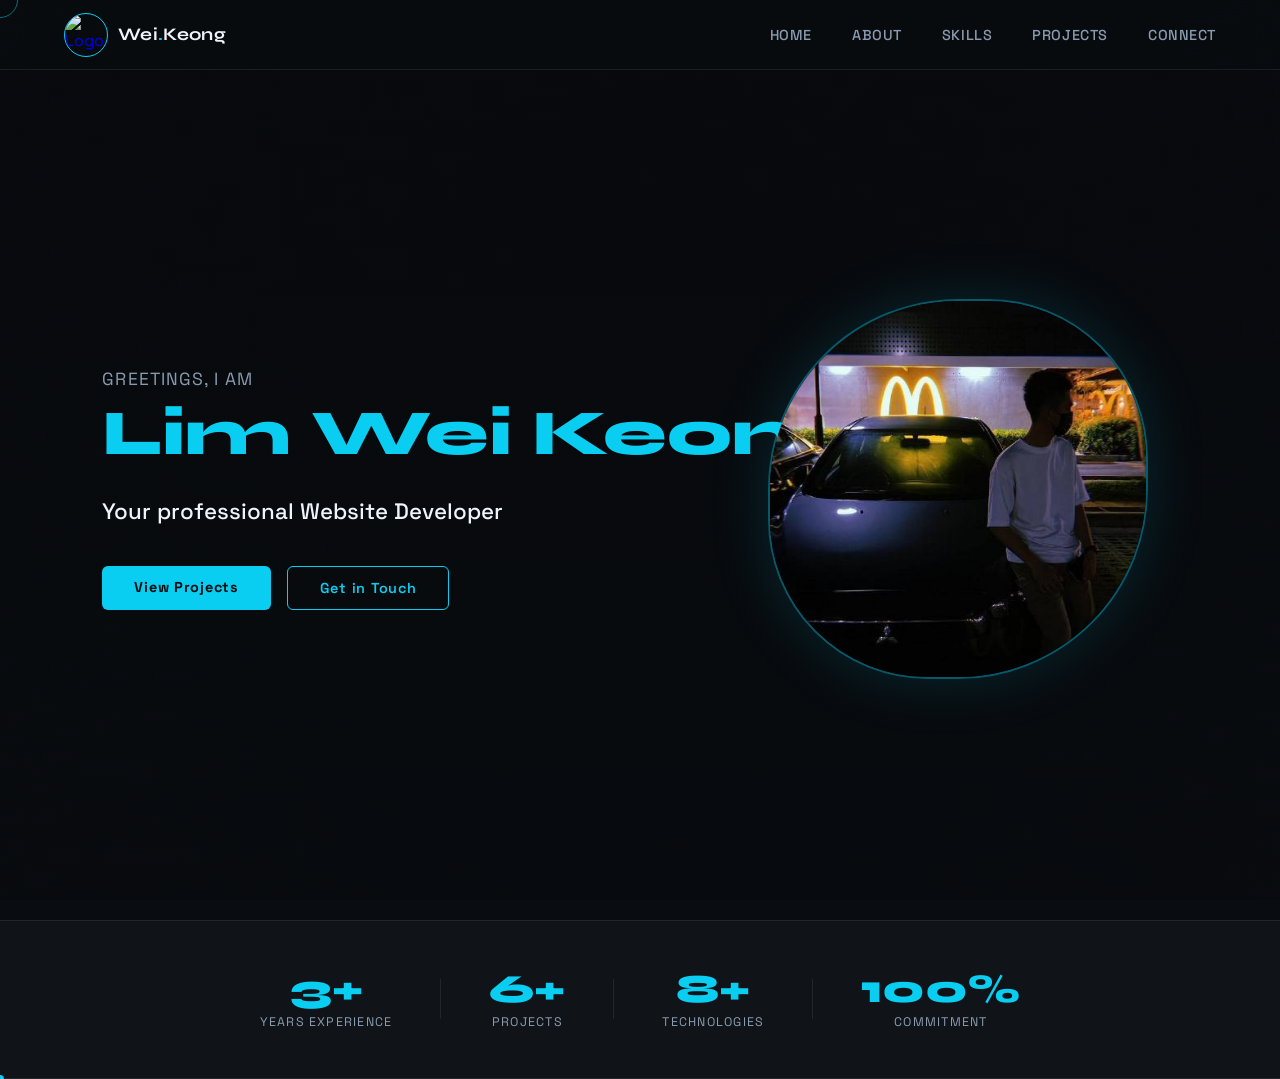
==== index.html @ 9ab606e6 "Rename home.html to index.html" ====
<!DOCTYPE html>
<html lang="en">
<head>
  <meta charset="UTF-8">
  <meta name="viewport" content="width=device-width, initial-scale=1.0">
  <title>Wei Keong | Home</title>
  <link rel="preconnect" href="https://fonts.googleapis.com">
  <link href="https://fonts.googleapis.com/css2?family=Space+Grotesk:wght@300;400;500;600;700&family=Syne:wght@400;600;700;800&display=swap" rel="stylesheet">
  <link rel="stylesheet" href="shared.css">
  <link rel="stylesheet" href="home.css">
</head>
<body>
  <div class="page-bg"></div>

  <!-- NAVBAR -->
  <nav class="navbar">
    <a href="home.html" class="navbar-logo">
      <img src="images/logo.png" alt="Logo">
      <span class="logo-text">Wei<span>.</span>Keong</span>
    </a>
    <button class="hamburger" aria-label="Menu">
      <span></span><span></span><span></span>
    </button>
    <ul class="nav-links">
      <li><a href="home.html">Home</a></li>
      <li><a href="about.html">About</a></li>
      <li><a href="skill.html">Skills</a></li>
      <li><a href="project.html">Projects</a></li>
      <li><a href="connect.html">Connect</a></li>
    </ul>
  </nav>

  <!-- HERO -->
  <main class="page-content">
    <section class="hero">
      <div class="hero-text">
        <p class="hero-greeting">Greetings, I am</p>
        <h1 class="hero-name" id="typed-name"></h1>
        <p class="hero-subtitle slide-in">Your professional Website Developer</p>
        <div class="hero-cta">
          <a href="project.html" class="btn-primary">View Projects</a>
          <a href="connect.html" class="btn-outline">Get in Touch</a>
        </div>
      </div>
      <div class="hero-image-wrap">
        <div class="hero-image-bg"></div>
        <img src="images/pfp.jfif" alt="Lim Wei Keong" class="hero-image">
      </div>
    </section>

    <!-- STATS BAR -->
    <div class="stats-bar">
      <div class="stat-item">
        <span class="stat-num">3+</span>
        <span class="stat-label">Years Experience</span>
      </div>
      <div class="stat-divider"></div>
      <div class="stat-item">
        <span class="stat-num">6+</span>
        <span class="stat-label">Projects</span>
      </div>
      <div class="stat-divider"></div>
      <div class="stat-item">
        <span class="stat-num">8+</span>
        <span class="stat-label">Technologies</span>
      </div>
      <div class="stat-divider"></div>
      <div class="stat-item">
        <span class="stat-num">100%</span>
        <span class="stat-label">Commitment</span>
      </div>
    </div>
  </main>

  <script src="shared.js"></script>
  <script src="home.js"></script>
</body>
</html>
---- shared.css ----
/* ============================================
   SHARED PORTFOLIO STYLES
   ============================================ */

@import url('https://fonts.googleapis.com/css2?family=Space+Grotesk:wght@300;400;500;600;700&family=Syne:wght@400;600;700;800&display=swap');

:root {
  --cyan: rgb(10, 206, 241);
  --cyan-dim: rgba(10, 206, 241, 0.15);
  --cyan-glow: rgba(10, 206, 241, 0.4);
  --bg-dark: #090c10;
  --bg-card: rgba(255,255,255,0.04);
  --bg-card-hover: rgba(255,255,255,0.07);
  --text-white: #f0f4f8;
  --text-muted: #8a9bb0;
  --border: rgba(255,255,255,0.08);
  --red-accent: rgb(141, 27, 27);
  --nav-height: 70px;
  --transition: 0.3s cubic-bezier(0.4, 0, 0.2, 1);
}

*, *::before, *::after {
  margin: 0;
  padding: 0;
  box-sizing: border-box;
}

html {
  scroll-behavior: smooth;
}

body {
  font-family: 'Space Grotesk', sans-serif;
  background: var(--bg-dark);
  color: var(--text-white);
  cursor: none;
  overflow-x: hidden;
  min-height: 100vh;
}

/* ---- BACKGROUND ---- */
.page-bg {
  position: fixed;
  inset: 0;
  background-image:
    linear-gradient(rgba(9,12,16,0.82), rgba(9,12,16,0.88)),
    url(images/background2.jpg);
  background-size: cover;
  background-position: center;
  z-index: -1;
}

/* ---- CUSTOM CURSOR ---- */
.cursor-dot {
  position: fixed;
  width: 8px;
  height: 8px;
  background: var(--cyan);
  border-radius: 50%;
  pointer-events: none;
  z-index: 9999;
  transform: translate(-50%, -50%);
  transition: transform 0.1s;
}

.cursor-ring {
  position: fixed;
  width: 36px;
  height: 36px;
  border: 1.5px solid rgba(10, 206, 241, 0.5);
  border-radius: 50%;
  pointer-events: none;
  z-index: 9998;
  transform: translate(-50%, -50%);
  transition: width 0.2s, height 0.2s, border-color 0.2s;
}

body:has(a:hover) .cursor-ring,
body:has(button:hover) .cursor-ring {
  width: 52px;
  height: 52px;
  border-color: var(--cyan);
}

/* ---- NAVBAR ---- */
.navbar {
  position: fixed;
  top: 0;
  left: 0;
  right: 0;
  z-index: 1000;
  height: var(--nav-height);
  display: flex;
  align-items: center;
  justify-content: space-between;
  padding: 0 5%;
  background: rgba(9,12,16,0.85);
  backdrop-filter: blur(16px);
  border-bottom: 1px solid var(--border);
  transition: background var(--transition);
}

.navbar-logo {
  display: flex;
  align-items: center;
  gap: 10px;
  text-decoration: none;
}

.navbar-logo img {
  width: 44px;
  height: 44px;
  border-radius: 50%;
  object-fit: cover;
  border: 1.5px solid var(--cyan);
  margin: 0;
}

.logo-text {
  font-family: 'Syne', sans-serif;
  font-weight: 700;
  font-size: 1.1rem;
  color: var(--text-white);
  letter-spacing: 0.02em;
}

.logo-text span {
  color: var(--cyan);
}

.nav-links {
  display: flex;
  list-style: none;
  gap: 2.5rem;
  align-items: center;
}

.nav-links a {
  color: var(--text-muted);
  text-decoration: none;
  font-size: 0.9rem;
  font-weight: 500;
  letter-spacing: 0.04em;
  text-transform: uppercase;
  transition: color var(--transition);
  position: relative;
}

.nav-links a::after {
  content: '';
  position: absolute;
  bottom: -4px;
  left: 0;
  width: 0;
  height: 1.5px;
  background: var(--cyan);
  transition: width var(--transition);
}

.nav-links a:hover,
.nav-links a.active {
  color: var(--cyan);
}

.nav-links a:hover::after,
.nav-links a.active::after {
  width: 100%;
}

/* Mobile hamburger */
.hamburger {
  display: none;
  flex-direction: column;
  gap: 5px;
  cursor: none;
  padding: 4px;
  background: none;
  border: none;
}

.hamburger span {
  display: block;
  width: 24px;
  height: 2px;
  background: var(--text-white);
  transition: var(--transition);
  border-radius: 2px;
}

.hamburger.open span:nth-child(1) { transform: rotate(45deg) translate(5px, 5px); }
.hamburger.open span:nth-child(2) { opacity: 0; }
.hamburger.open span:nth-child(3) { transform: rotate(-45deg) translate(5px, -5px); }

/* ---- PAGE WRAPPER ---- */
.page-content {
  padding-top: calc(var(--nav-height) + 20px);
  min-height: 100vh;
}

/* ---- SECTION HEADER ---- */
.section-label {
  font-size: 0.7rem;
  letter-spacing: 0.2em;
  text-transform: uppercase;
  color: var(--cyan);
  margin-bottom: 0.5rem;
}

.section-title {
  font-family: 'Syne', sans-serif;
  font-size: clamp(1.8rem, 4vw, 3rem);
  font-weight: 700;
  color: var(--text-white);
  line-height: 1.1;
}

.section-title span {
  color: var(--cyan);
}

/* ---- RESPONSIVE BREAKPOINTS ---- */
@media (max-width: 768px) {
  :root { --nav-height: 60px; }

  .hamburger { display: flex; }

  .nav-links {
    position: fixed;
    top: var(--nav-height);
    left: 0;
    right: 0;
    background: rgba(9,12,16,0.97);
    backdrop-filter: blur(20px);
    flex-direction: column;
    gap: 0;
    padding: 1rem 0;
    border-bottom: 1px solid var(--border);
    transform: translateY(-110%);
    transition: transform 0.3s ease;
    z-index: 999;
  }

  .nav-links.open {
    transform: translateY(0);
  }

  .nav-links li {
    width: 100%;
    text-align: center;
    padding: 0.85rem 0;
    border-bottom: 1px solid var(--border);
  }

  .nav-links a {
    font-size: 1rem;
  }
}

@media (max-width: 480px) {
  .section-label { font-size: 0.65rem; }
}
---- home.css ----
/* ============================================
   HOME PAGE STYLES
   ============================================ */

.hero {
  min-height: calc(100vh - var(--nav-height));
  display: flex;
  align-items: center;
  justify-content: space-between;
  gap: 3rem;
  padding: 4rem 8% 6rem;
  position: relative;
}

.hero-text {
  flex: 1;
  max-width: 580px;
  animation: fadeInLeft 0.9s ease forwards;
}

.hero-greeting {
  font-size: clamp(0.9rem, 1.5vw, 1.1rem);
  color: var(--text-muted);
  letter-spacing: 0.06em;
  text-transform: uppercase;
  margin-bottom: 0.6rem;
}

.hero-name {
  font-family: 'Syne', sans-serif;
  font-size: clamp(2.2rem, 5.5vw, 4rem);
  font-weight: 800;
  color: var(--cyan);
  line-height: 1.1;
  min-height: 1.2em;
  border-right: 3px solid var(--cyan);
  padding-right: 4px;
  display: inline-block;
  white-space: nowrap;
  overflow: hidden;
  margin-bottom: 1rem;
}

.hero-subtitle {
  font-size: clamp(1rem, 2vw, 1.4rem);
  color: var(--text-white);
  font-weight: 500;
  margin-bottom: 2.5rem;
  opacity: 0;
  animation: fadeInLeft 1.2s 0.4s ease forwards;
}

.hero-cta {
  display: flex;
  gap: 1rem;
  flex-wrap: wrap;
  opacity: 0;
  animation: fadeInLeft 1.2s 0.6s ease forwards;
}

.btn-primary {
  display: inline-block;
  padding: 0.75rem 2rem;
  background: var(--cyan);
  color: var(--bg-dark);
  font-weight: 700;
  font-size: 0.9rem;
  text-decoration: none;
  border-radius: 6px;
  letter-spacing: 0.05em;
  transition: transform var(--transition), box-shadow var(--transition);
}

.btn-primary:hover {
  transform: translateY(-2px);
  box-shadow: 0 8px 24px rgba(10,206,241,0.35);
}

.btn-outline {
  display: inline-block;
  padding: 0.75rem 2rem;
  border: 1.5px solid var(--cyan);
  color: var(--cyan);
  font-weight: 600;
  font-size: 0.9rem;
  text-decoration: none;
  border-radius: 6px;
  letter-spacing: 0.05em;
  transition: background var(--transition), color var(--transition);
}

.btn-outline:hover {
  background: var(--cyan-dim);
}

/* ---- HERO IMAGE ---- */
.hero-image-wrap {
  flex: 1;
  max-width: 440px;
  position: relative;
  display: flex;
  justify-content: center;
  align-items: center;
  animation: fadeInRight 1s 0.2s ease both;
}

.hero-image-bg {
  position: absolute;
  width: 90%;
  height: 90%;
  border-radius: 50%;
  background: radial-gradient(circle, var(--cyan-dim) 0%, transparent 70%);
  animation: pulse 4s ease-in-out infinite;
}

@keyframes pulse {
  0%, 100% { transform: scale(1); opacity: 0.6; }
  50% { transform: scale(1.06); opacity: 1; }
}

.hero-image {
  width: 100%;
  max-width: 380px;
  height: auto;
  aspect-ratio: 1/1;
  object-fit: cover;
  border-radius: 50% 42% 50% 42%;
  border: 2px solid var(--cyan-glow);
  box-shadow: 0 0 60px rgba(10,206,241,0.15);
  position: relative;
  z-index: 1;
  margin: 0;
}

/* ---- STATS BAR ---- */
.stats-bar {
  display: flex;
  justify-content: center;
  align-items: center;
  gap: 0;
  padding: 2rem 8%;
  background: rgba(255,255,255,0.03);
  border-top: 1px solid var(--border);
  border-bottom: 1px solid var(--border);
  flex-wrap: wrap;
  gap: 0;
}

.stat-item {
  display: flex;
  flex-direction: column;
  align-items: center;
  padding: 1rem 3rem;
  gap: 0.3rem;
}

.stat-num {
  font-family: 'Syne', sans-serif;
  font-size: clamp(1.8rem, 4vw, 2.5rem);
  font-weight: 800;
  color: var(--cyan);
  line-height: 1;
}

.stat-label {
  font-size: 0.78rem;
  color: var(--text-muted);
  text-transform: uppercase;
  letter-spacing: 0.1em;
  white-space: nowrap;
}

.stat-divider {
  width: 1px;
  height: 40px;
  background: var(--border);
}

/* ---- ANIMATIONS ---- */
@keyframes fadeInLeft {
  from { opacity: 0; transform: translateX(-40px); }
  to   { opacity: 1; transform: translateX(0); }
}
@keyframes fadeInRight {
  from { opacity: 0; transform: translateX(40px); }
  to   { opacity: 1; transform: translateX(0); }
}

/* ---- RESPONSIVE ---- */
@media (max-width: 900px) {
  .hero {
    flex-direction: column-reverse;
    padding: 2rem 6% 4rem;
    text-align: center;
    justify-content: center;
  }

  .hero-text { max-width: 100%; }
  .hero-cta { justify-content: center; }

  .hero-image-wrap {
    max-width: 260px;
    width: 260px;
  }

  .stat-divider { display: none; }
  .stat-item { padding: 0.75rem 1.5rem; }
}

@media (max-width: 480px) {
  .hero { padding: 1.5rem 5% 3rem; }
  .hero-name { font-size: 1.8rem; }
  .stats-bar { gap: 0.5rem; }
  .stat-item { padding: 0.5rem 1rem; }
}
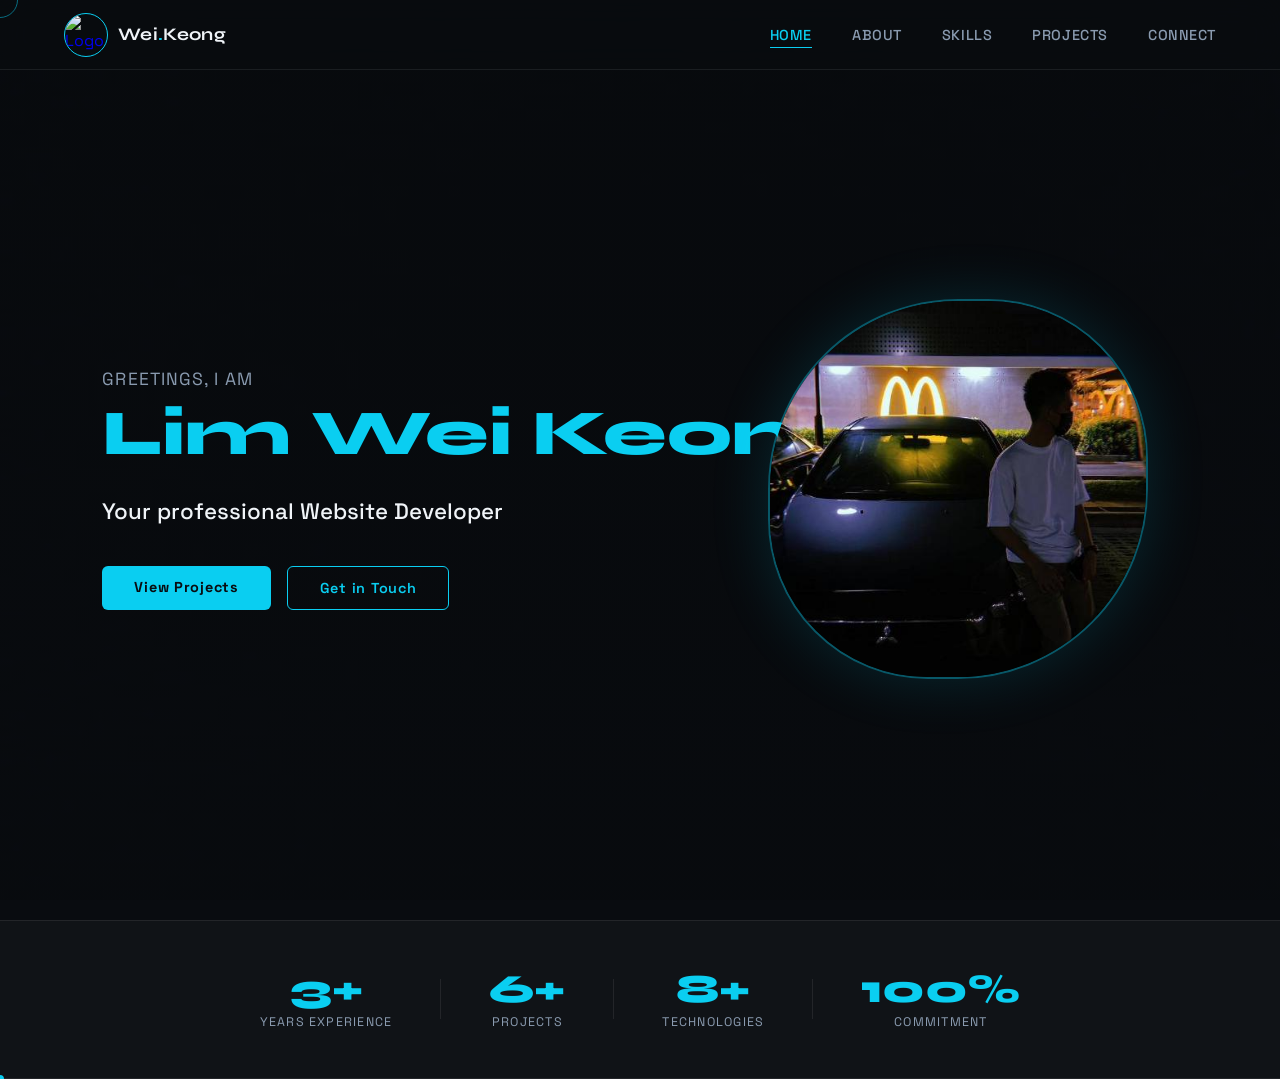
==== commit 555bc8ea: "Update index.html" ====
--- a/index.html
+++ b/index.html
@@ -14,7 +14,7 @@
 
   <!-- NAVBAR -->
   <nav class="navbar">
-    <a href="home.html" class="navbar-logo">
+    <a href="index.html" class="navbar-logo">
       <img src="images/logo.png" alt="Logo">
       <span class="logo-text">Wei<span>.</span>Keong</span>
     </a>
@@ -22,7 +22,7 @@
       <span></span><span></span><span></span>
     </button>
     <ul class="nav-links">
-      <li><a href="home.html">Home</a></li>
+      <li><a href="index.html">Home</a></li>
       <li><a href="about.html">About</a></li>
       <li><a href="skill.html">Skills</a></li>
       <li><a href="project.html">Projects</a></li>
